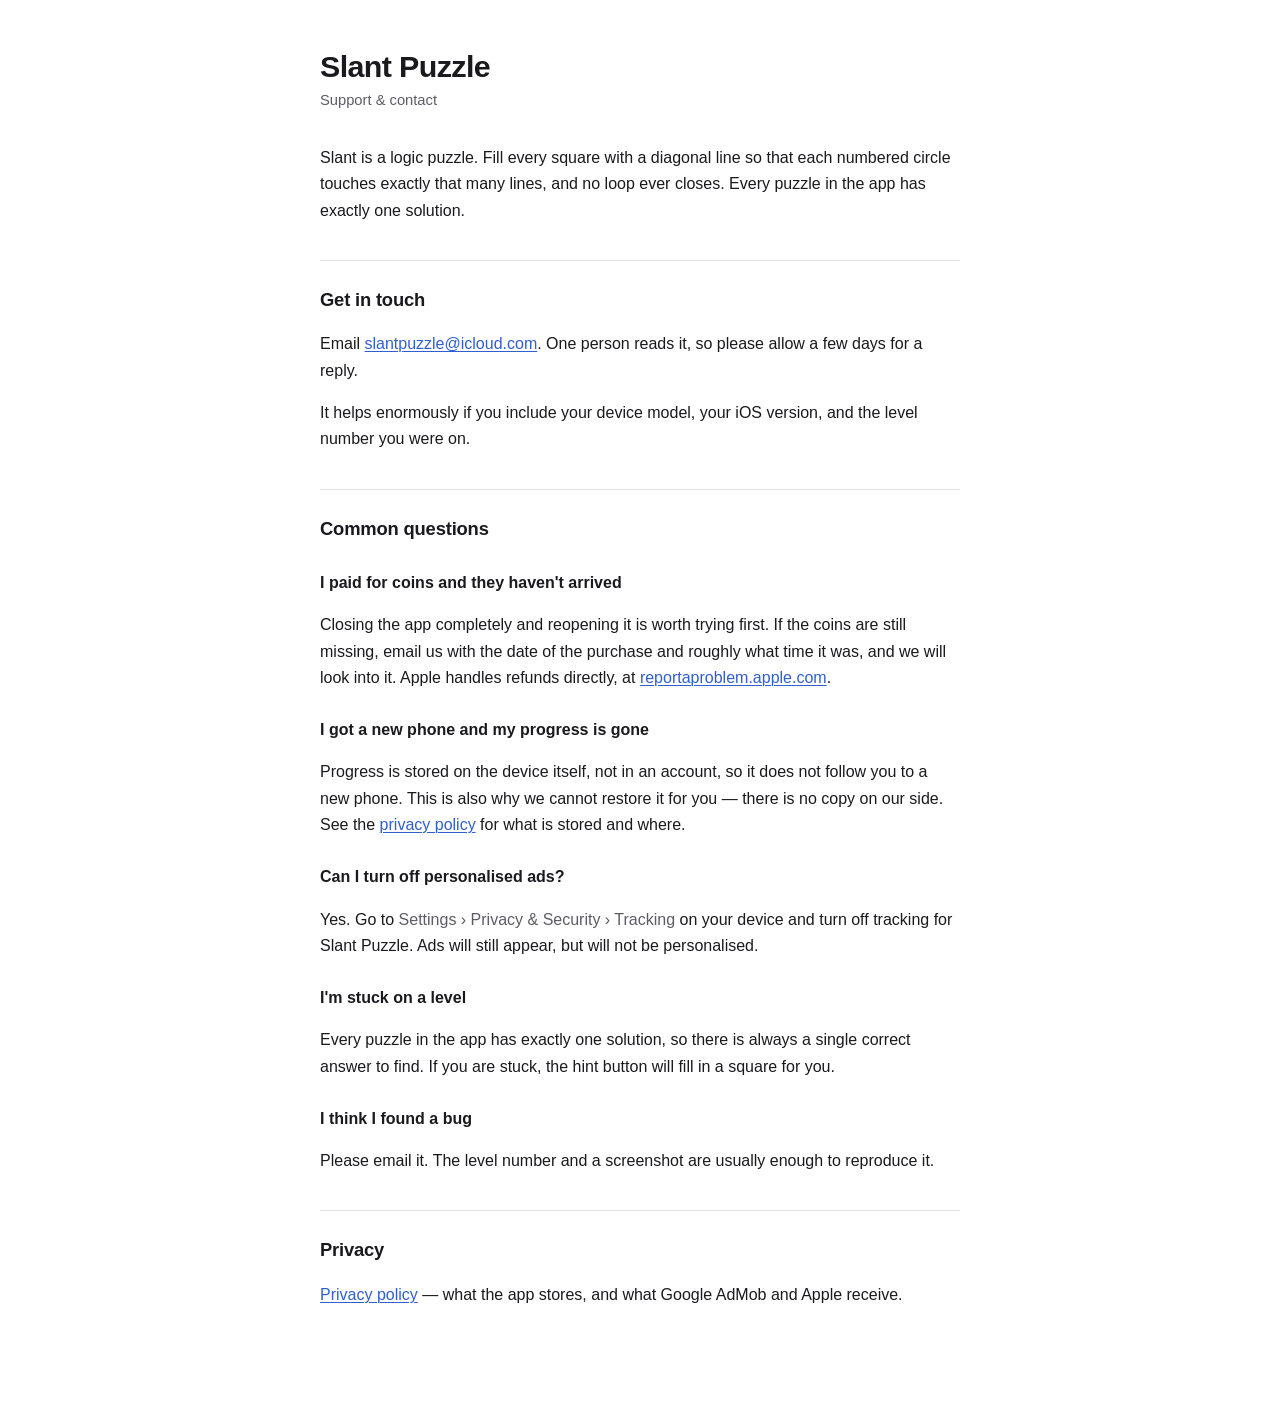
==== index.html @ a3647293 "Support page and privacy policy for Slant Puzzle Static pages required by App Store Connect: a suppo" ====
<!DOCTYPE html>
<html lang="en">
<head>
<meta charset="utf-8">
<meta name="viewport" content="width=device-width, initial-scale=1">
<title>Slant Puzzle — Support</title>
<link rel="stylesheet" href="style.css">
</head>
<body>
<main>
<h1>Slant Puzzle</h1>
<p class="meta">Support &amp; contact</p>

<p>Slant is a logic puzzle. Fill every square with a diagonal line so that each numbered
circle touches exactly that many lines, and no loop ever closes. Every puzzle in the app
has exactly one solution.</p>

<h2>Get in touch</h2>
<p>Email <a href="mailto:slantpuzzle@icloud.com">slantpuzzle@icloud.com</a>. One person reads it, so
please allow a few days for a reply.</p>
<p>It helps enormously if you include your device model, your iOS version, and the level
number you were on.</p>

<h2>Common questions</h2>

<h3>I paid for coins and they haven't arrived</h3>
<p>Closing the app completely and reopening it is worth trying first. If the coins are still
missing, email us with the date of the purchase and roughly what time it was, and we will
look into it. Apple handles refunds directly, at
<a href="https://reportaproblem.apple.com">reportaproblem.apple.com</a>.</p>

<h3>I got a new phone and my progress is gone</h3>
<p>Progress is stored on the device itself, not in an account, so it does not follow you to
a new phone. This is also why we cannot restore it for you — there is no copy on our side.
See the <a href="privacy.html">privacy policy</a> for what is stored and where.</p>

<h3>Can I turn off personalised ads?</h3>
<p>Yes. Go to <em>Settings &rsaquo; Privacy &amp; Security &rsaquo; Tracking</em> on your
device and turn off tracking for Slant Puzzle. Ads will still appear, but will not be
personalised.</p>

<h3>I'm stuck on a level</h3>
<p>Every puzzle in the app has exactly one solution, so there is always a single correct
answer to find. If you are stuck, the hint button will fill in a square for you.</p>

<h3>I think I found a bug</h3>
<p>Please email it. The level number and a screenshot are usually enough to reproduce it.</p>

<h2>Privacy</h2>
<p><a href="privacy.html">Privacy policy</a> — what the app stores, and what Google AdMob
and Apple receive.</p>
</main>
</body>
</html>
---- style.css ----
:root {
  --bg: #0b0b0d;
  --fg: #e8e8ea;
  --muted: #9a9aa2;
  --accent: #7aa2f7;
  --rule: #26262c;
}
@media (prefers-color-scheme: light) {
  :root { --bg:#fff; --fg:#1a1a1e; --muted:#5c5c66; --accent:#2f5fd0; --rule:#e2e2e8; }
}
* { box-sizing: border-box; }
body {
  margin: 0;
  background: var(--bg);
  color: var(--fg);
  font: 16px/1.65 -apple-system, BlinkMacSystemFont, "Segoe UI", Roboto, sans-serif;
  -webkit-text-size-adjust: 100%;
}
main { max-width: 42rem; margin: 0 auto; padding: 3rem 1rem 5rem; }
h1 { font-size: 1.9rem; line-height: 1.2; margin: 0 0 .25rem; letter-spacing: -.02em; }
h2 { font-size: 1.15rem; margin: 2.25rem 0 .6rem; letter-spacing: -.01em; }
h3 { font-size: 1rem; margin: 1.6rem 0 .4rem; color: var(--fg); }
h2 { border-top: 1px solid var(--rule); padding-top: 1.5rem; }
p, li { color: var(--fg); }
.meta { color: var(--muted); margin: 0 0 2rem; font-size: .92rem; }
.back { margin: 0 0 1.5rem; font-size: .92rem; }
a { color: var(--accent); text-decoration-thickness: 1px; text-underline-offset: 2px; }
ul { padding-left: 1.2rem; }
li { margin: .35rem 0; }
strong { font-weight: 600; }
em { color: var(--muted); font-style: normal; }
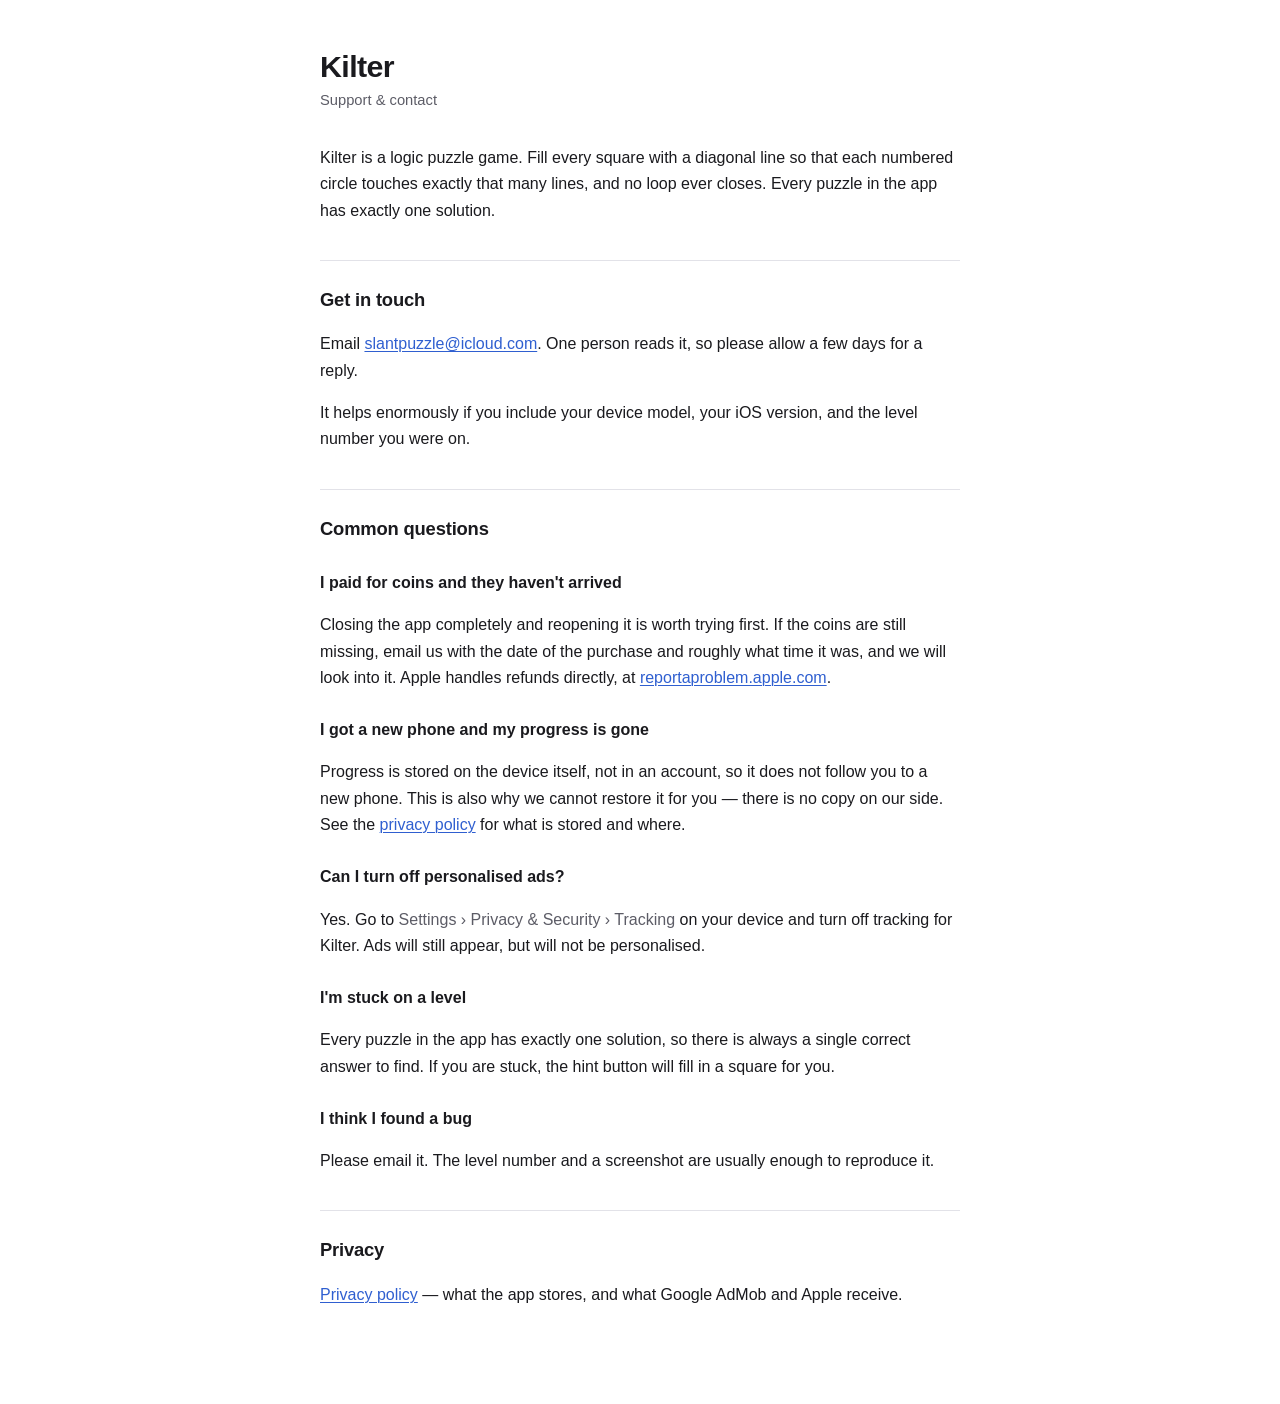
==== commit fbf98b2a: "Rename the app to Kilter The App Store name changes from Slant Puzzle to Kilter. The puzzle type is " ====
--- a/index.html
+++ b/index.html
@@ -3,15 +3,15 @@
 <head>
 <meta charset="utf-8">
 <meta name="viewport" content="width=device-width, initial-scale=1">
-<title>Slant Puzzle — Support</title>
+<title>Kilter — Support</title>
 <link rel="stylesheet" href="style.css">
 </head>
 <body>
 <main>
-<h1>Slant Puzzle</h1>
+<h1>Kilter</h1>
 <p class="meta">Support &amp; contact</p>
 
-<p>Slant is a logic puzzle. Fill every square with a diagonal line so that each numbered
+<p>Kilter is a logic puzzle game. Fill every square with a diagonal line so that each numbered
 circle touches exactly that many lines, and no loop ever closes. Every puzzle in the app
 has exactly one solution.</p>
 
@@ -36,7 +36,7 @@
 
 <h3>Can I turn off personalised ads?</h3>
 <p>Yes. Go to <em>Settings &rsaquo; Privacy &amp; Security &rsaquo; Tracking</em> on your
-device and turn off tracking for Slant Puzzle. Ads will still appear, but will not be
+device and turn off tracking for Kilter. Ads will still appear, but will not be
 personalised.</p>
 
 <h3>I'm stuck on a level</h3>
